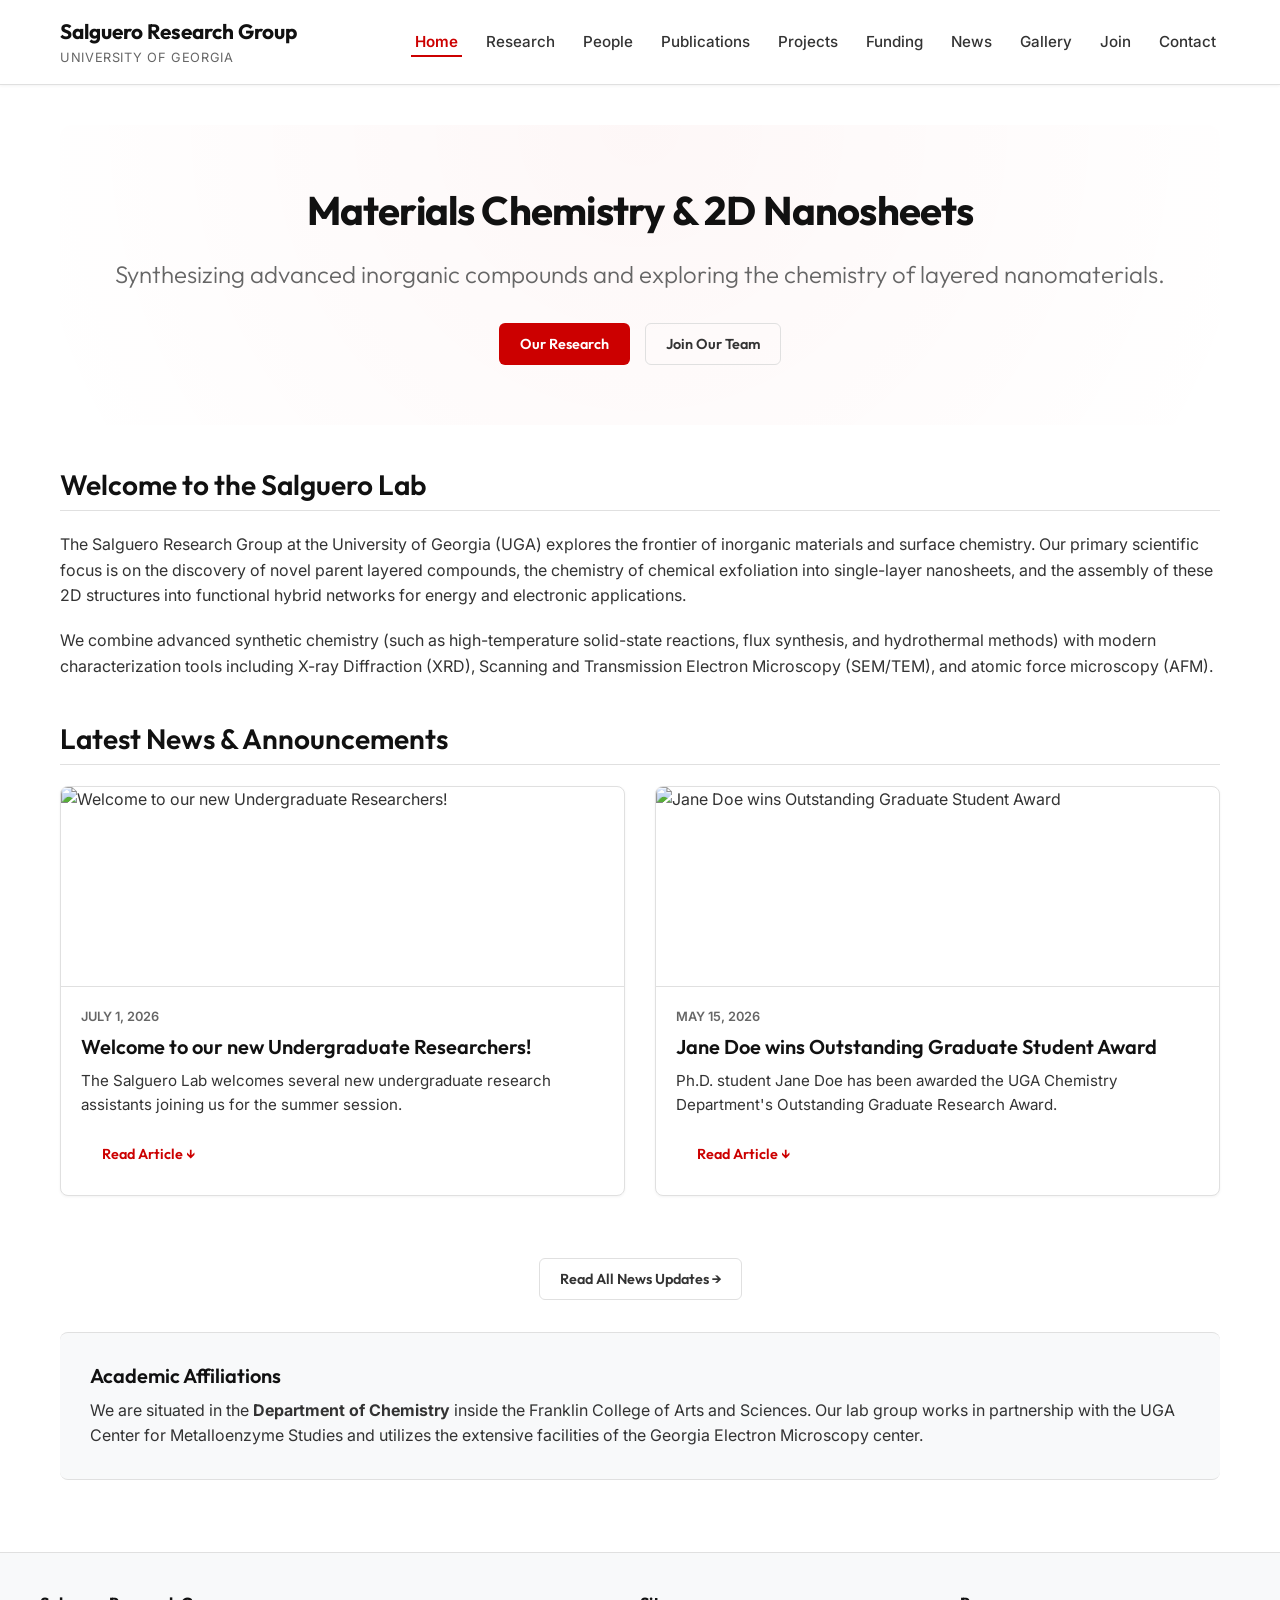
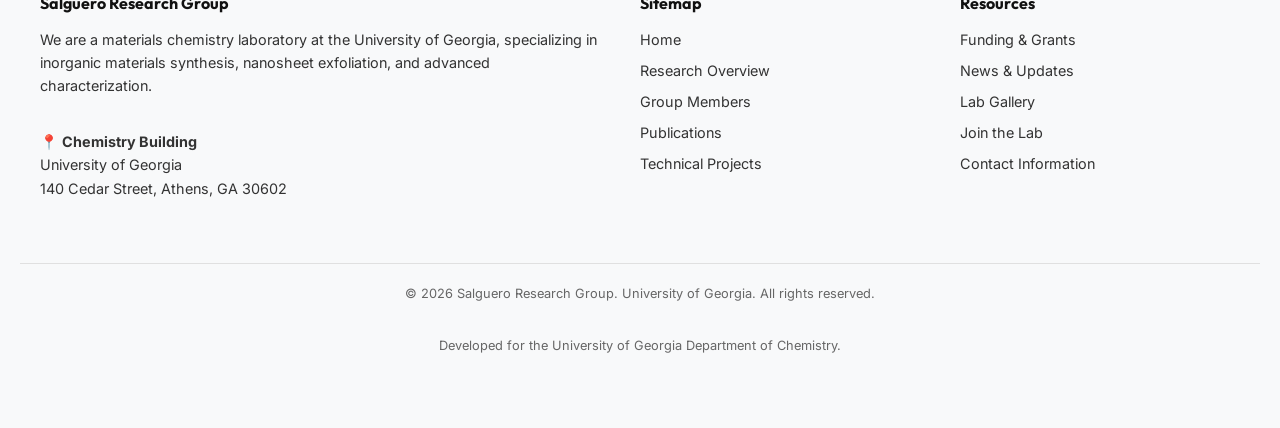
==== index.html @ 6aad4009 "Build Version 1 responsive HTML pages, global layout script, and academic stylesheet" ====
<!DOCTYPE html>
<html lang="en">
<head>
  <meta charset="UTF-8">
  <meta name="viewport" content="width=device-width, initial-scale=1.0">
  <meta name="description" content="Official website of Dr. Tina Salguero's research group at the University of Georgia. Specializing in materials chemistry, inorganic synthesis, and 2D nanosheet assembly.">
  <title>Salguero Research Group | University of Georgia</title>
  <link rel="stylesheet" href="styles/main.css">
  <link rel="preconnect" href="https://fonts.googleapis.com">
  <link rel="preconnect" href="https://fonts.gstatic.com" crossorigin>
  <link href="https://fonts.googleapis.com/css2?family=Inter:wght@400;500;600&family=Outfit:wght@600;700&display=swap" rel="stylesheet">
</head>
<body>

  <!-- Layout containers dynamically injected -->
  <div id="header-container"></div>

  <main id="main-content">
    
    <!-- Hero Header -->
    <section class="hero-section">
      <h1 class="text-center">Materials Chemistry & 2D Nanosheets</h1>
      <p class="hero-tagline text-center">Synthesizing advanced inorganic compounds and exploring the chemistry of layered nanomaterials.</p>
      <div class="hero-cta">
        <a href="research.html" class="btn btn-primary">Our Research</a>
        <a href="join.html" class="btn btn-secondary">Join Our Team</a>
      </div>
    </section>

    <!-- Lab Overview -->
    <section class="mb-8">
      <h2>Welcome to the Salguero Lab</h2>
      <p>The Salguero Research Group at the University of Georgia (UGA) explores the frontier of inorganic materials and surface chemistry. Our primary scientific focus is on the discovery of novel parent layered compounds, the chemistry of chemical exfoliation into single-layer nanosheets, and the assembly of these 2D structures into functional hybrid networks for energy and electronic applications.</p>
      <p>We combine advanced synthetic chemistry (such as high-temperature solid-state reactions, flux synthesis, and hydrothermal methods) with modern characterization tools including X-ray Diffraction (XRD), Scanning and Transmission Electron Microscopy (SEM/TEM), and atomic force microscopy (AFM).</p>
    </section>

    <!-- News Highlights Row -->
    <section class="mb-8">
      <h2>Latest News & Announcements</h2>
      <div id="news-highlight-grid" class="grid-cols-2">
        <p>Loading news updates...</p>
      </div>
      <div class="text-center my-8">
        <a href="news.html" class="btn btn-secondary">Read All News Updates &rarr;</a>
      </div>
    </section>

    <!-- UGA Badge Section -->
    <section class="mb-8 py-8" style="border-top: 1px solid var(--border); border-bottom: 1px solid var(--border); background-color: var(--bg-offset); padding: 30px; border-radius: 8px;">
      <h3 style="margin-bottom: 10px;">Academic Affiliations</h3>
      <p style="margin-bottom: 0;">We are situated in the <strong>Department of Chemistry</strong> inside the Franklin College of Arts and Sciences. Our lab group works in partnership with the UGA Center for Metalloenzyme Studies and utilizes the extensive facilities of the Georgia Electron Microscopy center.</p>
    </section>

  </main>

  <div id="footer-container"></div>

  <!-- Layout and Content Rendering scripts -->
  <script type="module" src="src/js/layout.js"></script>
  <script type="module">
    import { loadData } from './src/js/loader.js';
    import { validateData } from './src/js/validator.js';
    import { NewsCard } from './src/js/components.js';
    import { renderList, SortFunctions } from './src/js/renderer.js';

    async function loadLatestNews() {
      const newsData = await loadData('news.json');
      const newsList = newsData.news || [];
      
      // Validate
      validateData('news', newsList);

      // Take latest 2 news items
      const sortedNews = [...newsList].sort(SortFunctions.datesDescending);
      const latestNews = sortedNews.slice(0, 2);

      renderList({
        selector: '#news-highlight-grid',
        items: latestNews,
        componentFn: NewsCard,
        emptyMessage: 'No announcements published yet.'
      });
    }

    loadLatestNews();
  </script>
</body>
</html>
---- styles/main.css ----
/* Design Tokens & Stylesheet for Salguero Lab Website */

/* 1. Global Reset & Variables */
:root {
  --primary: #CC0000;       /* UGA Bulldog Red */
  --primary-hover: #A30000;
  --dark: #111111;          /* Arch Black alternative */
  --dark-gray: #333333;     /* Body Text */
  --light-gray: #666666;    /* Captions / Meta */
  --border: #E0E0E0;        /* Silver Borders */
  --bg: #FFFFFF;            /* Main Background */
  --bg-offset: #F8F9FA;     /* Secondary Sections background */
  
  --font-sans: 'Inter', system-ui, -apple-system, sans-serif;
  --font-heading: 'Outfit', 'Inter', system-ui, sans-serif;
  
  --max-width: 1200px;
  --transition: all 0.25s cubic-bezier(0.4, 0, 0.2, 1);
  --shadow-sm: 0 1px 3px rgba(0,0,0,0.05);
  --shadow-md: 0 4px 6px -1px rgba(0,0,0,0.05), 0 2px 4px -1px rgba(0,0,0,0.03);
  --shadow-hover: 0 10px 15px -3px rgba(0,0,0,0.08), 0 4px 6px -2px rgba(0,0,0,0.04);
}

*, *::before, *::after {
  box-sizing: border-box;
  margin: 0;
  padding: 0;
}

html {
  scroll-behavior: smooth;
}

body {
  font-family: var(--font-sans);
  background-color: var(--bg);
  color: var(--dark-gray);
  line-height: 1.6;
  -webkit-font-smoothing: antialiased;
  display: flex;
  flex-direction: column;
  min-height: 100vh;
}

main {
  flex: 1 0 auto;
  padding: 40px 20px;
  max-width: var(--max-width);
  width: 100%;
  margin: 0 auto;
}

/* 2. Typography */
h1, h2, h3, h4, h5, h6 {
  font-family: var(--font-heading);
  color: var(--dark);
  font-weight: 700;
  line-height: 1.25;
  margin-bottom: 0.5em;
}

h1 { font-size: 2.5rem; letter-spacing: -0.02em; }
h2 { font-size: 1.75rem; margin-top: 1.5em; margin-bottom: 0.75em; font-weight: 600; border-bottom: 1px solid var(--border); padding-bottom: 8px; }
h3 { font-size: 1.25rem; font-weight: 600; }

p {
  margin-bottom: 1.2em;
}

a {
  color: var(--primary);
  text-decoration: none;
  transition: var(--transition);
}

a:hover {
  color: var(--primary-hover);
  text-decoration: underline;
}

/* 3. Reusable Layout Elements */
.container {
  max-width: var(--max-width);
  margin: 0 auto;
  width: 100%;
}

.grid-cols-2 { display: grid; grid-template-columns: repeat(2, 1fr); gap: 30px; }
.grid-cols-3 { display: grid; grid-template-columns: repeat(3, 1fr); gap: 30px; }
.grid-cols-4 { display: grid; grid-template-columns: repeat(4, 1fr); gap: 20px; }

@media (max-width: 900px) {
  .grid-cols-3 { grid-template-columns: repeat(2, 1fr); }
  .grid-cols-4 { grid-template-columns: repeat(2, 1fr); }
}

@media (max-width: 600px) {
  .grid-cols-2 { grid-template-columns: 1fr; }
  .grid-cols-3 { grid-template-columns: 1fr; }
  .grid-cols-4 { grid-template-columns: 1fr; }
  h1 { font-size: 2rem; }
}

.text-center { text-align: center; }
.my-8 { margin-top: 2rem; margin-bottom: 2rem; }
.mb-8 { margin-bottom: 2rem; }
.py-4 { padding-top: 1rem; padding-bottom: 1rem; }
.py-8 { padding-top: 2rem; padding-bottom: 2rem; }

/* 4. Common Dynamic Header & Navigation */
.header-wrapper {
  border-bottom: 1px solid var(--border);
  background-color: var(--bg);
  position: sticky;
  top: 0;
  z-index: 100;
  box-shadow: var(--shadow-sm);
}

.header-container {
  max-width: var(--max-width);
  margin: 0 auto;
  display: flex;
  justify-content: space-between;
  align-items: center;
  padding: 15px 20px;
}

.logo-link {
  display: flex;
  flex-direction: column;
}

.logo-title {
  font-family: var(--font-heading);
  font-size: 1.3rem;
  font-weight: 700;
  color: var(--dark);
  text-decoration: none;
}

.logo-sub {
  font-size: 0.8rem;
  color: var(--light-gray);
  text-transform: uppercase;
  letter-spacing: 0.05em;
}

.nav-links {
  display: flex;
  list-style: none;
  gap: 20px;
}

.nav-item a {
  color: var(--dark-gray);
  font-weight: 500;
  font-size: 0.95rem;
  padding: 6px 4px;
  position: relative;
  text-decoration: none;
}

.nav-item a::after {
  content: '';
  position: absolute;
  bottom: 0;
  left: 0;
  width: 0;
  height: 2px;
  background-color: var(--primary);
  transition: var(--transition);
}

.nav-item a:hover {
  color: var(--primary);
}

.nav-item a:hover::after {
  width: 100%;
}

.nav-item.active a {
  color: var(--primary);
  font-weight: 600;
}

.nav-item.active a::after {
  width: 100%;
}

/* Mobile nav controls */
.mobile-nav-toggle {
  display: none;
  background: none;
  border: none;
  font-size: 1.5rem;
  color: var(--dark);
  cursor: pointer;
  padding: 5px;
}

@media (max-width: 1024px) {
  .mobile-nav-toggle {
    display: block;
  }
  .nav-links {
    display: none;
    flex-direction: column;
    position: absolute;
    top: 100%;
    left: 0;
    right: 0;
    background-color: var(--bg);
    border-bottom: 1px solid var(--border);
    padding: 20px;
    gap: 15px;
    box-shadow: var(--shadow-md);
  }
  .nav-links.mobile-open {
    display: flex;
  }
}

/* 5. Common Footer */
.footer-wrapper {
  background-color: var(--bg-offset);
  border-top: 1px solid var(--border);
  padding: 40px 20px;
  font-size: 0.9rem;
  color: var(--dark-gray);
}

.footer-container {
  max-width: var(--max-width);
  margin: 0 auto;
  display: grid;
  grid-template-columns: 2fr 1fr 1fr;
  gap: 40px;
}

@media (max-width: 768px) {
  .footer-container {
    grid-template-columns: 1fr;
    gap: 30px;
  }
}

.footer-info h4, .footer-links h4 {
  font-size: 1rem;
  margin-bottom: 15px;
  color: var(--dark);
}

.footer-links ul {
  list-style: none;
}

.footer-links li {
  margin-bottom: 8px;
}

.footer-links a {
  color: var(--dark-gray);
}

.footer-links a:hover {
  color: var(--primary);
}

.footer-bottom {
  border-top: 1px solid var(--border);
  margin-top: 30px;
  padding-top: 20px;
  text-align: center;
  font-size: 0.8rem;
  color: var(--light-gray);
}

/* 6. Dynamic Card Components Styling */

/* Faculty Card */
.faculty-profile {
  margin-bottom: 40px;
}
.profile-header-grid {
  display: grid;
  grid-template-columns: 280px 1fr;
  gap: 40px;
  margin-bottom: 30px;
}
.profile-photo {
  width: 100%;
  aspect-ratio: 1;
  object-fit: cover;
  border-radius: 8px;
  border: 1px solid var(--border);
}
.faculty-name {
  font-size: 2.2rem;
  margin-bottom: 5px;
}
.faculty-title {
  font-size: 1.2rem;
  color: var(--primary);
  font-weight: 500;
  margin-bottom: 10px;
}
.faculty-affiliation {
  color: var(--light-gray);
  margin-bottom: 20px;
}
.contact-info-block {
  background: var(--bg-offset);
  padding: 15px;
  border-radius: 6px;
  border: 1px solid var(--border);
  margin-bottom: 20px;
  font-size: 0.95rem;
}
.contact-info-block p {
  margin-bottom: 5px;
}
.profile-social-links a {
  margin-right: 15px;
  font-weight: 500;
}
@media (max-width: 768px) {
  .profile-header-grid {
    grid-template-columns: 1fr;
    gap: 20px;
  }
  .profile-image-container {
    max-width: 280px;
    margin: 0 auto;
  }
}

/* Student Cards */
.student-card {
  background: var(--bg);
  border: 1px solid var(--border);
  border-radius: 8px;
  overflow: hidden;
  box-shadow: var(--shadow-sm);
  transition: var(--transition);
  display: flex;
  flex-direction: column;
}
.student-card:hover {
  transform: translateY(-4px);
  box-shadow: var(--shadow-hover);
  border-color: var(--primary);
}
.student-photo-wrapper {
  width: 100%;
  aspect-ratio: 1;
  overflow: hidden;
  border-bottom: 1px solid var(--border);
}
.student-photo {
  width: 100%;
  height: 100%;
  object-fit: cover;
  transition: var(--transition);
}
.student-card:hover .student-photo {
  transform: scale(1.05);
}
.student-info {
  padding: 20px;
  display: flex;
  flex-direction: column;
  flex-grow: 1;
}
.student-name {
  font-size: 1.15rem;
  margin-bottom: 4px;
}
.student-role {
  font-size: 0.9rem;
  color: var(--primary);
  font-weight: 500;
  margin-bottom: 8px;
}
.student-year {
  font-size: 0.8rem;
  color: var(--light-gray);
  margin-bottom: 12px;
}
.student-focus {
  font-size: 0.9rem;
  margin-bottom: 20px;
  flex-grow: 1;
  color: var(--dark-gray);
}
.student-links a {
  margin-right: 12px;
  font-size: 0.85rem;
}

/* Alumni Cards */
.alumni-card-item {
  border-bottom: 1px solid var(--border);
  padding: 15px 0;
}
.alumni-card-item:last-child {
  border-bottom: none;
}
.alumni-header {
  display: flex;
  justify-content: space-between;
  align-items: baseline;
  margin-bottom: 5px;
}
.alumni-name {
  font-size: 1.1rem;
}
.alumni-degree {
  font-weight: 400;
  color: var(--light-gray);
}
.alumni-year {
  font-size: 0.85rem;
  color: var(--primary);
  font-weight: 600;
}
.alumni-thesis {
  font-size: 0.9rem;
  color: var(--light-gray);
  font-style: italic;
  margin-bottom: 4px;
}
.alumni-current {
  font-size: 0.9rem;
  margin-bottom: 6px;
}
.alumni-linkedin-link {
  font-size: 0.8rem;
}

/* Project Cards */
.project-card {
  border: 1px solid var(--border);
  border-radius: 8px;
  background-color: var(--bg);
  box-shadow: var(--shadow-sm);
  overflow: hidden;
  transition: var(--transition);
  margin-bottom: 30px;
  display: grid;
  grid-template-columns: 1fr;
}
.project-card:hover {
  box-shadow: var(--shadow-hover);
  border-color: var(--primary);
}
.project-image-container {
  width: 100%;
  height: 250px;
  overflow: hidden;
  border-bottom: 1px solid var(--border);
}
.project-image {
  width: 100%;
  height: 100%;
  object-fit: cover;
  transition: var(--transition);
}
.project-card:hover .project-image {
  transform: scale(1.03);
}
.project-content {
  padding: 24px;
}
.project-header {
  display: flex;
  align-items: baseline;
  gap: 15px;
  margin-bottom: 12px;
}
.project-status {
  font-size: 0.75rem;
  font-weight: 700;
  text-transform: uppercase;
  padding: 2px 8px;
  border-radius: 4px;
  letter-spacing: 0.05em;
}
.status-active {
  background-color: #E8F5E9;
  color: #2E7D32;
}
.status-completed {
  background-color: #ECEFF1;
  color: #455A64;
}
.project-title {
  margin-bottom: 0;
}
.project-summary {
  font-size: 1rem;
  margin-bottom: 15px;
}
.project-tags-row {
  margin-bottom: 15px;
}
.project-tag {
  display: inline-block;
  background: var(--bg-offset);
  border: 1px solid var(--border);
  font-size: 0.75rem;
  padding: 2px 8px;
  border-radius: 4px;
  margin-right: 8px;
  margin-bottom: 6px;
  color: var(--dark-gray);
}
.project-funding {
  font-size: 0.85rem;
  color: var(--light-gray);
  margin-bottom: 15px;
}
.project-more-btn {
  background: none;
  border: 1px solid var(--border);
  padding: 8px 16px;
  font-size: 0.85rem;
  font-weight: 600;
  border-radius: 4px;
  cursor: pointer;
  color: var(--dark-gray);
  transition: var(--transition);
}
.project-more-btn:hover {
  background-color: var(--primary);
  color: #fff;
  border-color: var(--primary);
}
.project-description-full {
  margin-top: 15px;
  padding-top: 15px;
  border-top: 1px solid var(--border);
}

/* Publication Card */
.publication-card {
  border-left: 3px solid var(--primary);
  padding: 15px 20px;
  background: var(--bg-offset);
  border-top: 1px solid var(--border);
  border-right: 1px solid var(--border);
  border-bottom: 1px solid var(--border);
  border-radius: 0 6px 6px 0;
  margin-bottom: 20px;
  box-shadow: var(--shadow-sm);
  transition: var(--transition);
}
.publication-card:hover {
  box-shadow: var(--shadow-md);
  background: var(--bg);
}
.pub-meta-row {
  display: flex;
  justify-content: space-between;
  align-items: center;
  margin-bottom: 8px;
}
.pub-year-badge {
  background-color: var(--primary);
  color: #fff;
  font-weight: 700;
  font-size: 0.8rem;
  padding: 2px 8px;
  border-radius: 4px;
}
.pub-tags-list {
  display: flex;
  gap: 5px;
}
.pub-tag-badge {
  font-size: 0.7rem;
  background: #fff;
  border: 1px solid var(--border);
  padding: 2px 6px;
  border-radius: 4px;
  color: var(--light-gray);
}
.pub-title {
  font-size: 1.15rem;
  margin-bottom: 6px;
  color: var(--dark);
}
.pub-authors {
  font-size: 0.95rem;
  font-weight: 500;
  margin-bottom: 4px;
}
.pub-journal-details {
  font-size: 0.9rem;
  color: var(--light-gray);
  margin-bottom: 12px;
}
.pub-actions {
  display: flex;
  gap: 15px;
  font-size: 0.85rem;
  align-items: center;
}
.pub-link-btn {
  font-weight: 600;
}
.pub-abstract-btn {
  background: none;
  border: none;
  color: var(--primary);
  cursor: pointer;
  font-weight: 500;
  font-size: 0.85rem;
  padding: 0;
}
.pub-abstract-btn:hover {
  text-decoration: underline;
}
.pub-abstract-panel {
  margin-top: 15px;
  padding-top: 15px;
  border-top: 1px solid var(--border);
  font-size: 0.9rem;
  color: var(--dark-gray);
}

/* Grant Card */
.grant-card {
  border: 1px solid var(--border);
  border-radius: 8px;
  padding: 20px;
  background-color: var(--bg);
  box-shadow: var(--shadow-sm);
  transition: var(--transition);
}
.grant-card:hover {
  box-shadow: var(--shadow-md);
  border-color: var(--primary);
}
.grant-header {
  display: flex;
  justify-content: space-between;
  align-items: flex-start;
  gap: 15px;
  margin-bottom: 15px;
}
.grant-status {
  font-size: 0.7rem;
  font-weight: 700;
  text-transform: uppercase;
  padding: 2px 8px;
  border-radius: 4px;
}
.grant-title {
  font-size: 1.15rem;
  margin-bottom: 0;
  flex-grow: 1;
}
.grant-details-grid {
  font-size: 0.9rem;
  display: grid;
  grid-template-columns: 1fr;
  gap: 6px;
  color: var(--dark-gray);
}

/* News Card */
.news-card {
  border: 1px solid var(--border);
  border-radius: 8px;
  overflow: hidden;
  box-shadow: var(--shadow-sm);
  background: var(--bg);
  margin-bottom: 30px;
  display: flex;
  flex-direction: column;
}
.news-image-wrapper {
  width: 100%;
  height: 200px;
  overflow: hidden;
  border-bottom: 1px solid var(--border);
}
.news-image {
  width: 100%;
  height: 100%;
  object-fit: cover;
}
.news-card-content {
  padding: 20px;
}
.news-date {
  font-size: 0.8rem;
  color: var(--light-gray);
  text-transform: uppercase;
  font-weight: 600;
  display: block;
  margin-bottom: 6px;
}
.news-title {
  font-size: 1.25rem;
  margin-bottom: 10px;
}
.news-excerpt {
  font-size: 0.95rem;
  margin-bottom: 15px;
  color: var(--dark-gray);
}
.news-read-btn {
  background: none;
  border: none;
  color: var(--primary);
  font-weight: 600;
  cursor: pointer;
  padding: 0;
  font-size: 0.9rem;
}
.news-read-btn:hover {
  text-decoration: underline;
}
.news-body-full {
  margin-top: 15px;
  padding-top: 15px;
  border-top: 1px solid var(--border);
  font-size: 0.95rem;
}
.news-external-link {
  margin-top: 10px;
  font-weight: 600;
}

/* Gallery Styling */
.gallery-filter-buttons {
  display: flex;
  justify-content: center;
  gap: 10px;
  margin-bottom: 30px;
}
.filter-btn {
  background-color: var(--bg);
  border: 1px solid var(--border);
  padding: 8px 16px;
  border-radius: 20px;
  font-size: 0.9rem;
  font-weight: 500;
  cursor: pointer;
  transition: var(--transition);
}
.filter-btn.active, .filter-btn:hover {
  background-color: var(--primary);
  color: #fff;
  border-color: var(--primary);
}
.gallery-grid {
  display: grid;
  grid-template-columns: repeat(auto-fill, minmax(280px, 1fr));
  gap: 20px;
}
.gallery-card {
  border-radius: 8px;
  overflow: hidden;
  border: 1px solid var(--border);
  box-shadow: var(--shadow-sm);
  position: relative;
  aspect-ratio: 4/3;
  background-color: #000;
}
.gallery-image-wrapper {
  width: 100%;
  height: 100%;
  position: relative;
}
.gallery-image {
  width: 100%;
  height: 100%;
  object-fit: cover;
  transition: var(--transition);
  display: block;
}
.gallery-overlay {
  position: absolute;
  bottom: 0;
  left: 0;
  right: 0;
  background: linear-gradient(transparent, rgba(0,0,0,0.85));
  padding: 15px;
  color: #fff;
  opacity: 0;
  transition: var(--transition);
  display: flex;
  flex-direction: column;
  justify-content: flex-end;
  height: 60%;
}
.gallery-card:hover .gallery-image {
  transform: scale(1.05);
  opacity: 0.6;
}
.gallery-card:hover .gallery-overlay {
  opacity: 1;
}
.gallery-category-badge {
  font-size: 0.7rem;
  background: var(--primary);
  color: #fff;
  padding: 2px 6px;
  border-radius: 3px;
  align-self: flex-start;
  margin-bottom: 6px;
  text-transform: uppercase;
  font-weight: 600;
}
.gallery-caption {
  font-size: 0.85rem;
  line-height: 1.3;
  margin-bottom: 4px;
}
.gallery-date {
  font-size: 0.75rem;
  opacity: 0.7;
}

/* Timeline Styling */
.timeline-container {
  position: relative;
  max-width: 800px;
  margin: 0 auto;
  padding: 20px 0;
}
.timeline-container::before {
  content: '';
  position: absolute;
  top: 0;
  bottom: 0;
  left: 20px;
  width: 2px;
  background-color: var(--border);
}
.timeline-node {
  position: relative;
  padding-left: 50px;
  margin-bottom: 30px;
}
.timeline-marker {
  position: absolute;
  left: 11px;
  top: 6px;
  width: 20px;
  height: 20px;
  border-radius: 50%;
  background-color: #fff;
  border: 4px solid var(--border);
  transition: var(--transition);
  z-index: 2;
}
.timeline-node:hover .timeline-marker {
  border-color: var(--primary);
  transform: scale(1.2);
}
.timeline-marker.type-group-meeting { border-color: #42a5f5; }
.timeline-marker.type-dissertation-defense { border-color: #66bb6a; }
.timeline-marker.type-departmental-seminar { border-color: #ab47bc; }
.timeline-marker.type-outreach { border-color: #ffa726; }

.timeline-content-card {
  background: var(--bg-offset);
  border: 1px solid var(--border);
  border-radius: 8px;
  padding: 20px;
  box-shadow: var(--shadow-sm);
  transition: var(--transition);
}
.timeline-node:hover .timeline-content-card {
  box-shadow: var(--shadow-md);
  border-color: var(--border);
  background-color: #fff;
}
.timeline-header {
  display: flex;
  justify-content: space-between;
  align-items: center;
  font-size: 0.8rem;
  margin-bottom: 8px;
}
.event-type-badge {
  text-transform: uppercase;
  font-weight: 700;
  letter-spacing: 0.05em;
  color: var(--light-gray);
}
.event-date {
  color: var(--primary);
  font-weight: 600;
}
.event-title {
  font-size: 1.15rem;
  margin-bottom: 8px;
}
.event-meta-info {
  display: flex;
  gap: 15px;
  font-size: 0.8rem;
  color: var(--light-gray);
  margin-bottom: 12px;
}
.event-description {
  font-size: 0.9rem;
  line-height: 1.5;
  margin-bottom: 0;
}

/* Collaborator Card */
.collaborator-card {
  display: flex;
  gap: 25px;
  border: 1px solid var(--border);
  border-radius: 8px;
  padding: 20px;
  background-color: var(--bg);
  box-shadow: var(--shadow-sm);
  transition: var(--transition);
}
.collaborator-card:hover {
  box-shadow: var(--shadow-md);
  border-color: var(--primary);
}
.collab-logo-container {
  width: 80px;
  height: 80px;
  flex-shrink: 0;
  display: flex;
  align-items: center;
  justify-content: center;
  border: 1px solid var(--border);
  background-color: var(--bg-offset);
  border-radius: 4px;
}
.collab-logo {
  max-width: 90%;
  max-height: 90%;
  object-fit: contain;
}
.collab-info {
  flex-grow: 1;
}
.collab-inst {
  font-size: 1.1rem;
  margin-bottom: 4px;
}
.collab-name {
  font-size: 0.9rem;
  color: var(--dark-gray);
}
.collab-loc {
  font-size: 0.8rem;
  color: var(--light-gray);
  margin-bottom: 6px;
}
.collab-focus {
  font-size: 0.9rem;
  margin-bottom: 10px;
}
.collab-link {
  font-size: 0.8rem;
  font-weight: 600;
}
@media (max-width: 600px) {
  .collaborator-card {
    flex-direction: column;
    gap: 15px;
  }
}

/* 7. Forms and Actions */
.btn {
  display: inline-block;
  font-family: var(--font-heading);
  font-weight: 600;
  font-size: 0.9rem;
  padding: 10px 20px;
  border-radius: 6px;
  border: 1px solid transparent;
  cursor: pointer;
  transition: var(--transition);
  text-align: center;
  line-height: 1.4;
}

.btn-primary {
  background-color: var(--primary);
  color: #fff;
}
.btn-primary:hover {
  background-color: var(--primary-hover);
  color: #fff;
  text-decoration: none;
}

.btn-secondary {
  background-color: transparent;
  border-color: var(--border);
  color: var(--dark-gray);
}
.btn-secondary:hover {
  background-color: var(--bg-offset);
  text-decoration: none;
}

.btn-sm {
  padding: 6px 12px;
  font-size: 0.8rem;
}

.search-filter-bar {
  background-color: var(--bg-offset);
  border: 1px solid var(--border);
  border-radius: 6px;
  padding: 15px;
  margin-bottom: 25px;
  display: flex;
  gap: 15px;
  align-items: center;
}
.search-input {
  flex-grow: 1;
  padding: 8px 12px;
  border: 1px solid var(--border);
  border-radius: 4px;
  font-size: 0.9rem;
  font-family: inherit;
}
.search-input:focus {
  outline: none;
  border-color: var(--primary);
  box-shadow: 0 0 0 2px rgba(204,0,0,0.1);
}
.filter-select {
  padding: 8px 12px;
  border: 1px solid var(--border);
  border-radius: 4px;
  font-size: 0.9rem;
  background-color: #fff;
  cursor: pointer;
}
.filter-select:focus {
  outline: none;
  border-color: var(--primary);
}

@media (max-width: 600px) {
  .search-filter-bar {
    flex-direction: column;
    align-items: stretch;
  }
}

.form-group {
  margin-bottom: 20px;
}
.form-label {
  display: block;
  font-weight: 600;
  font-size: 0.9rem;
  margin-bottom: 6px;
  color: var(--dark);
}
.form-control {
  width: 100%;
  padding: 10px 12px;
  border: 1px solid var(--border);
  border-radius: 6px;
  font-size: 0.95rem;
  font-family: inherit;
  transition: var(--transition);
}
.form-control:focus {
  outline: none;
  border-color: var(--primary);
  box-shadow: 0 0 0 2px rgba(204,0,0,0.1);
}
textarea.form-control {
  resize: vertical;
  min-height: 120px;
}

/* Empty State Styling */
.empty-state-card {
  text-align: center;
  padding: 40px 20px;
  border: 2px dashed var(--border);
  border-radius: 8px;
  background: var(--bg-offset);
}
.empty-state-message {
  font-size: 1rem;
  color: var(--light-gray);
  margin-bottom: 0;
}

/* Hero elements for Home Page */
.hero-section {
  text-align: center;
  padding: 60px 20px;
  background: radial-gradient(circle at top, rgba(204,0,0,0.03), transparent);
  border-radius: 12px;
  margin-bottom: 40px;
}
.hero-tagline {
  font-family: var(--font-heading);
  font-size: 1.5rem;
  color: var(--light-gray);
  margin-top: 10px;
  margin-bottom: 30px;
  font-weight: 300;
}
.hero-cta {
  display: flex;
  justify-content: center;
  gap: 15px;
}

/* Contact Info Styling */
.contact-grid {
  display: grid;
  grid-template-columns: 1fr 1.5fr;
  gap: 50px;
}
@media (max-width: 768px) {
  .contact-grid {
    grid-template-columns: 1fr;
    gap: 30px;
  }
}
.map-iframe-container {
  width: 100%;
  height: 350px;
  border: 1px solid var(--border);
  border-radius: 8px;
  overflow: hidden;
}
.map-iframe-container iframe {
  width: 100%;
  height: 100%;
  border: none;
}
.contact-list {
  list-style: none;
  margin-top: 15px;
}
.contact-list li {
  margin-bottom: 12px;
  font-size: 1rem;
}

/* Utility Helper classes */
.hidden { display: none !important; }
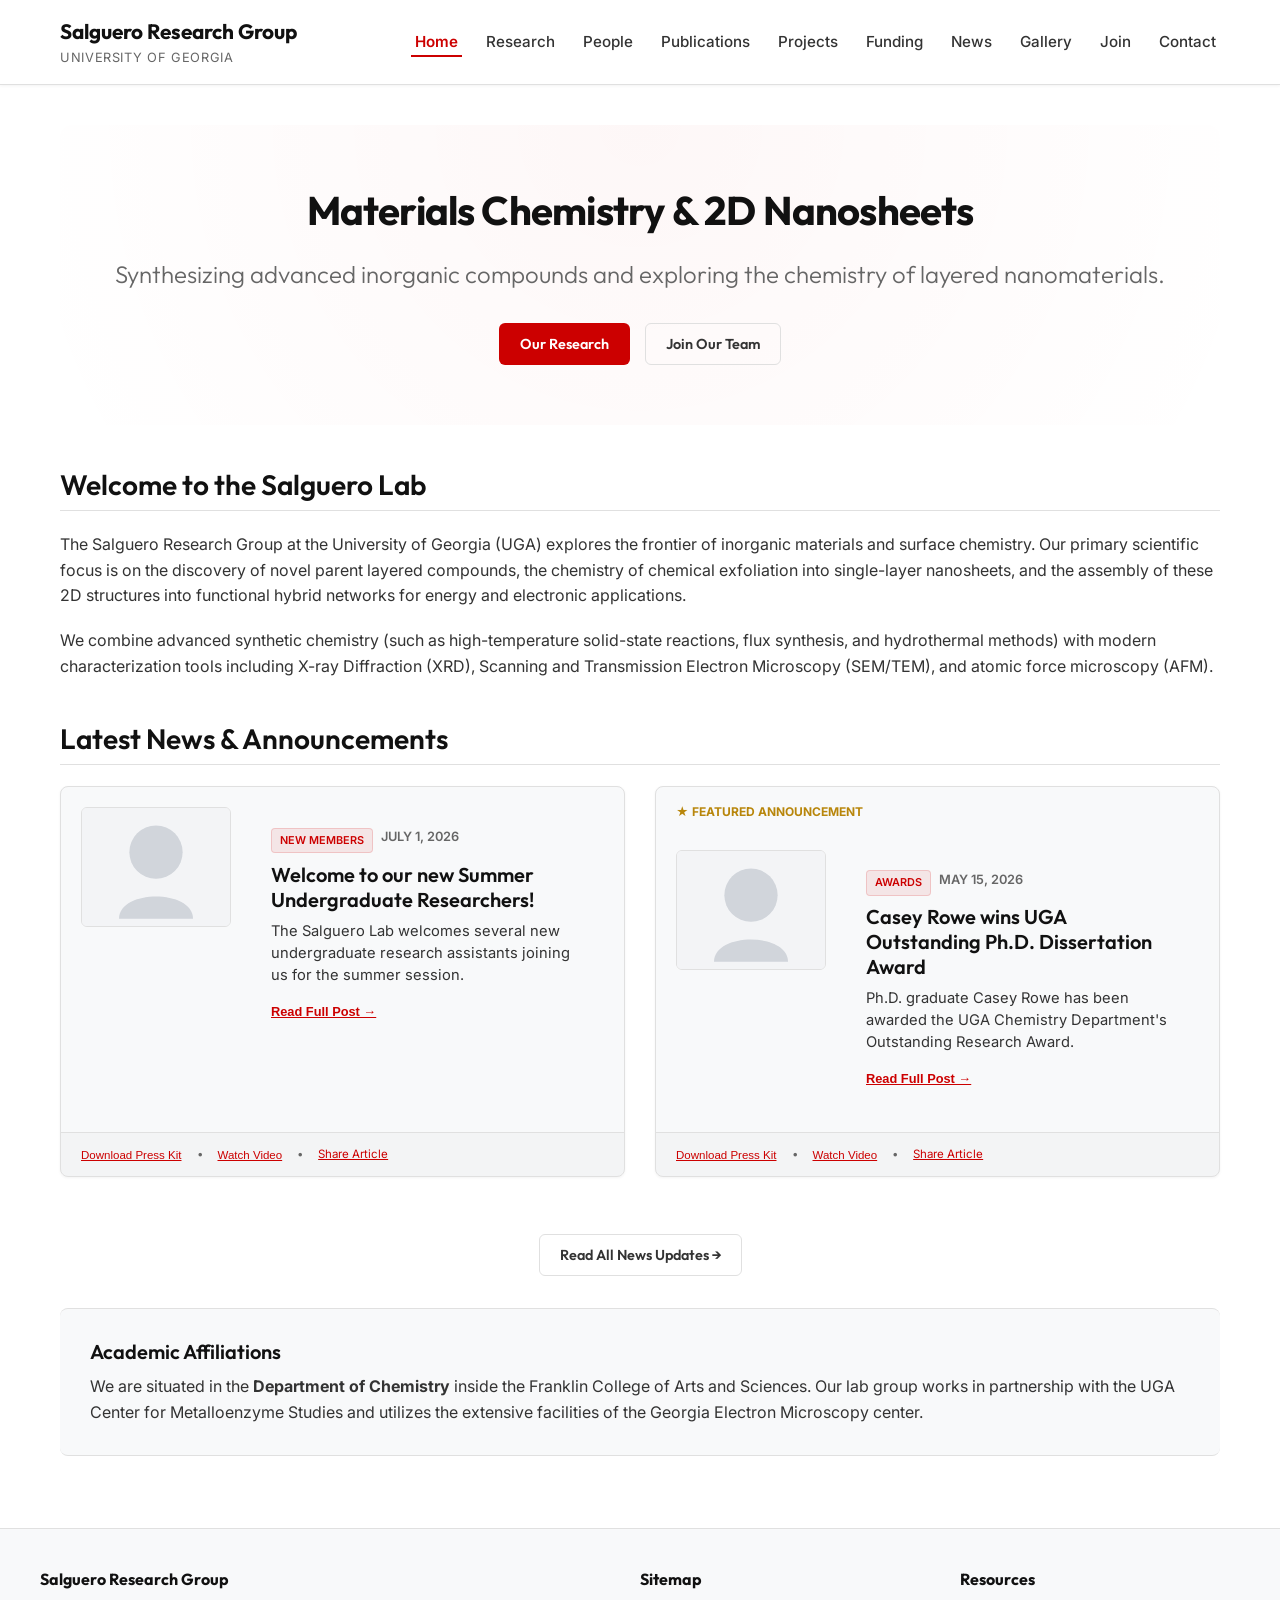
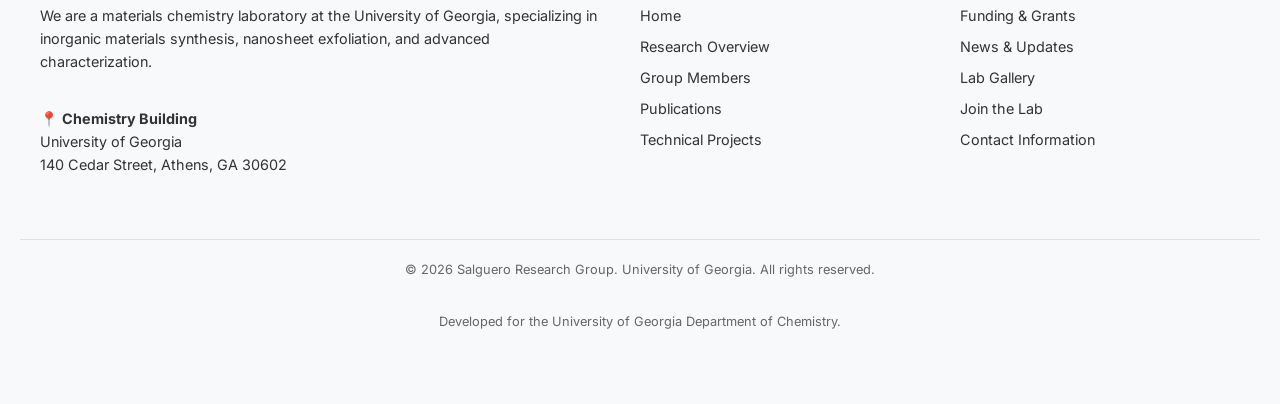
==== commit 0280520c: "Complete production SEO optimization pass and resolution of renderer toggle functions across all pag" ====
--- a/index.html
+++ b/index.html
@@ -4,7 +4,49 @@
   <meta charset="UTF-8">
   <meta name="viewport" content="width=device-width, initial-scale=1.0">
   <meta name="description" content="Official website of Dr. Tina Salguero's research group at the University of Georgia. Specializing in materials chemistry, inorganic synthesis, and 2D nanosheet assembly.">
+  <meta name="author" content="Salguero Research Group, University of Georgia">
+  <meta name="keywords" content="Salguero Research Group, Tina Salguero, UGA Chemistry, materials chemistry, inorganic synthesis, 2D nanosheets, nanosheet assembly, University of Georgia">
   <title>Salguero Research Group | University of Georgia</title>
+  <link rel="canonical" href="https://robbenmathew91-oss.github.io/Dr-Tina-website/index.html">
+  <!-- OpenGraph -->
+  <meta property="og:title" content="Salguero Research Group | University of Georgia">
+  <meta property="og:description" content="Official website of Dr. Tina Salguero's research group at the University of Georgia. Specializing in materials chemistry, inorganic synthesis, and 2D nanosheet assembly.">
+  <meta property="og:image" content="https://robbenmathew91-oss.github.io/Dr-Tina-website/assets/images/tina_salguero.jpg">
+  <meta property="og:url" content="https://robbenmathew91-oss.github.io/Dr-Tina-website/index.html">
+  <meta property="og:type" content="website">
+  <meta property="og:site_name" content="Salguero Research Group">
+  <!-- Twitter Card -->
+  <meta name="twitter:card" content="summary_large_image">
+  <meta name="twitter:title" content="Salguero Research Group | University of Georgia">
+  <meta name="twitter:description" content="Official website of Dr. Tina Salguero's research group at the University of Georgia. Specializing in materials chemistry, inorganic synthesis, and 2D nanosheet assembly.">
+  <meta name="twitter:image" content="https://robbenmathew91-oss.github.io/Dr-Tina-website/assets/images/tina_salguero.jpg">
+  <!-- Structured Data -->
+  <script type="application/ld+json">
+  {
+    "@context": "https://schema.org",
+    "@type": "ResearchOrganization",
+    "name": "Salguero Research Group",
+    "url": "https://robbenmathew91-oss.github.io/Dr-Tina-website/",
+    "logo": "https://robbenmathew91-oss.github.io/Dr-Tina-website/assets/images/tina_salguero.jpg",
+    "description": "Materials chemistry research group led by Dr. Tina Salguero at the University of Georgia, specializing in inorganic synthesis and 2D nanosheet assembly.",
+    "parentOrganization": {
+      "@type": "CollegeOrUniversity",
+      "name": "University of Georgia",
+      "url": "https://www.uga.edu"
+    },
+    "department": {
+      "@type": "Organization",
+      "name": "Department of Chemistry",
+      "url": "https://www.chem.uga.edu"
+    },
+    "member": {
+      "@type": "Person",
+      "name": "Tina Salguero",
+      "jobTitle": "Associate Professor",
+      "affiliation": "University of Georgia"
+    }
+  }
+  </script>
   <link rel="stylesheet" href="styles/main.css">
   <link rel="preconnect" href="https://fonts.googleapis.com">
   <link rel="preconnect" href="https://fonts.gstatic.com" crossorigin>
--- a/styles/main.css
+++ b/styles/main.css
@@ -545,110 +545,299 @@
 
 /* Publication Card */
 .publication-card {
-  border-left: 3px solid var(--primary);
-  padding: 15px 20px;
+  border-left: 3px solid var(--border);
+  padding: 20px 25px;
   background: var(--bg-offset);
   border-top: 1px solid var(--border);
   border-right: 1px solid var(--border);
   border-bottom: 1px solid var(--border);
-  border-radius: 0 6px 6px 0;
-  margin-bottom: 20px;
+  border-radius: 0 8px 8px 0;
+  margin-bottom: 25px;
   box-shadow: var(--shadow-sm);
   transition: var(--transition);
+  position: relative;
 }
 .publication-card:hover {
   box-shadow: var(--shadow-md);
+  border-left-color: var(--primary);
   background: var(--bg);
 }
+.featured-pub {
+  border-left: 3px solid #D4AF37; /* Gold left border for featured */
+  background: #FFFDF0; /* Subtle warm yellow offset background */
+  box-shadow: 0 4px 6px -1px rgba(212,175,55,0.08), 0 2px 4px -1px rgba(212,175,55,0.04);
+}
+.featured-pub:hover {
+  background: #FFFFFA;
+  box-shadow: 0 8px 12px -1px rgba(212,175,55,0.12), 0 4px 6px -1px rgba(212,175,55,0.06);
+}
+.pub-featured-tag {
+  font-size: 0.75rem;
+  color: #B8860B;
+  font-weight: 700;
+  text-transform: uppercase;
+  margin-bottom: 8px;
+  display: flex;
+  align-items: center;
+  gap: 4px;
+}
 .pub-meta-row {
   display: flex;
   justify-content: space-between;
   align-items: center;
-  margin-bottom: 8px;
+  margin-bottom: 12px;
+  flex-wrap: wrap;
+  gap: 10px;
+}
+.pub-badges {
+  display: flex;
+  flex-wrap: wrap;
+  gap: 8px;
+  align-items: center;
+}
+.pub-badge {
+  font-size: 0.72rem;
+  font-weight: 600;
+  padding: 3px 8px;
+  border-radius: 4px;
+  text-transform: uppercase;
+  border: 1px solid transparent;
+}
+.category-badge {
+  background-color: rgba(204, 0, 0, 0.08);
+  color: var(--primary);
+  border-color: rgba(204, 0, 0, 0.15);
+}
+.type-badge {
+  background-color: #ECEFF1;
+  color: #37474F;
+  border-color: #CFD8DC;
 }
 .pub-year-badge {
-  background-color: var(--primary);
+  background-color: var(--dark-gray);
   color: #fff;
+  padding: 3px 8px;
+  border-radius: 4px;
+  font-size: 0.72rem;
   font-weight: 700;
-  font-size: 0.8rem;
-  padding: 2px 8px;
-  border-radius: 4px;
-}
-.pub-tags-list {
-  display: flex;
-  gap: 5px;
-}
-.pub-tag-badge {
+}
+.pub-future-metrics {
+  display: flex;
+  gap: 8px;
+}
+.pub-metric-badge {
+  display: inline-flex;
+  align-items: center;
   font-size: 0.7rem;
-  background: #fff;
-  border: 1px solid var(--border);
+  font-weight: 600;
+  color: var(--light-gray);
+  background: #FFF;
+  border: 1px dashed var(--border);
   padding: 2px 6px;
   border-radius: 4px;
-  color: var(--light-gray);
 }
 .pub-title {
-  font-size: 1.15rem;
-  margin-bottom: 6px;
+  font-size: 1.25rem;
+  margin-bottom: 8px;
   color: var(--dark);
+  font-family: var(--font-heading);
+  line-height: 1.35;
 }
 .pub-authors {
   font-size: 0.95rem;
+  color: var(--dark-gray);
+  margin-bottom: 6px;
+  line-height: 1.45;
+}
+.pub-authors strong {
+  color: var(--dark);
+  font-weight: 600;
+}
+.pub-journal-details {
+  font-size: 0.9rem;
+  color: var(--light-gray);
+  margin-bottom: 15px;
+}
+.pub-journal-name {
+  font-style: italic;
   font-weight: 500;
-  margin-bottom: 4px;
-}
-.pub-journal-details {
-  font-size: 0.9rem;
-  color: var(--light-gray);
-  margin-bottom: 12px;
+  color: var(--dark-gray);
 }
 .pub-actions {
   display: flex;
-  gap: 15px;
-  font-size: 0.85rem;
+  gap: 12px;
+  flex-wrap: wrap;
   align-items: center;
 }
 .pub-link-btn {
-  font-weight: 600;
-}
-.pub-abstract-btn {
+  font-size: 0.8rem;
+  font-weight: 600;
+  padding: 6px 12px;
+  border-radius: 4px;
+  border: 1px solid var(--border);
+  background: #fff;
+  color: var(--dark-gray);
+  text-decoration: none;
+  transition: var(--transition);
+}
+.pub-link-btn:hover {
+  background: var(--primary);
+  color: #fff;
+  border-color: var(--primary);
+}
+.pub-link-btn.read-btn {
+  background: var(--dark-gray);
+  color: #fff;
+  border-color: var(--dark-gray);
+}
+.pub-link-btn.read-btn:hover {
+  background: var(--primary);
+  color: #fff;
+  border-color: var(--primary);
+}
+.pub-toggle-btn {
   background: none;
   border: none;
   color: var(--primary);
+  font-weight: 600;
+  font-size: 0.8rem;
   cursor: pointer;
-  font-weight: 500;
-  font-size: 0.85rem;
-  padding: 0;
-}
-.pub-abstract-btn:hover {
+  padding: 6px 0;
+  transition: var(--transition);
   text-decoration: underline;
 }
-.pub-abstract-panel {
+.pub-toggle-btn:hover {
+  color: var(--primary-hover);
+}
+.pub-keyword {
+  display: inline-block;
+  font-size: 0.72rem;
+  background: #FFF;
+  color: var(--light-gray);
+  border: 1px solid var(--border);
+  padding: 2px 6px;
+  border-radius: 4px;
+  margin-right: 5px;
+  margin-top: 3px;
+}
+.pub-abstract-panel, .pub-keywords-panel {
+  font-size: 0.88rem;
+  color: var(--dark-gray);
+  line-height: 1.5;
+  transition: var(--transition);
   margin-top: 15px;
   padding-top: 15px;
   border-top: 1px solid var(--border);
-  font-size: 0.9rem;
-  color: var(--dark-gray);
+}
+
+/* Pagination & Active Filters Controls */
+.pub-active-filters-row {
+  display: flex;
+  flex-wrap: wrap;
+  gap: 8px;
+  align-items: center;
+  margin-bottom: 20px;
+}
+.filter-pill {
+  display: inline-flex;
+  align-items: center;
+  font-size: 0.75rem;
+  font-weight: 500;
+  background: #EAEAEA;
+  color: var(--dark-gray);
+  padding: 3px 10px;
+  border-radius: 20px;
+  border: 1px solid var(--border);
+}
+.filter-pill-remove {
+  background: none;
+  border: none;
+  margin-left: 6px;
+  color: #888;
+  cursor: pointer;
+  font-weight: 700;
+  line-height: 1;
+}
+.filter-pill-remove:hover {
+  color: var(--primary);
+}
+.pub-pagination-bar {
+  display: flex;
+  justify-content: space-between;
+  align-items: center;
+  margin-top: 30px;
+  padding-top: 20px;
+  border-top: 1px solid var(--border);
+  flex-wrap: wrap;
+  gap: 15px;
+}
+.pub-page-controls {
+  display: flex;
+  gap: 5px;
+  align-items: center;
+}
+.pub-page-btn {
+  background: #fff;
+  border: 1px solid var(--border);
+  padding: 6px 12px;
+  font-size: 0.85rem;
+  font-weight: 600;
+  border-radius: 4px;
+  cursor: pointer;
+  transition: var(--transition);
+  color: var(--dark-gray);
+}
+.pub-page-btn:hover:not(:disabled) {
+  background: var(--bg-offset);
+  border-color: var(--light-gray);
+}
+.pub-page-btn.active-page {
+  background: var(--primary);
+  color: #fff;
+  border-color: var(--primary);
+}
+.pub-page-btn:disabled {
+  opacity: 0.5;
+  cursor: not-allowed;
+}
+.pub-count-label {
+  font-size: 0.9rem;
+  font-weight: 500;
+  color: var(--light-gray);
+}
+.pub-pagesize-select {
+  padding: 6px 10px;
+  border: 1px solid var(--border);
+  border-radius: 4px;
+  font-size: 0.85rem;
+  background-color: #fff;
+  cursor: pointer;
+}
+
 }
 
 /* Grant Card */
 .grant-card {
   border: 1px solid var(--border);
-  border-radius: 8px;
-  padding: 20px;
-  background-color: var(--bg);
+  border-left: 3px solid var(--border);
+  border-radius: 0 8px 8px 0;
+  padding: 22px;
+  background-color: var(--bg-offset);
   box-shadow: var(--shadow-sm);
   transition: var(--transition);
 }
 .grant-card:hover {
   box-shadow: var(--shadow-md);
-  border-color: var(--primary);
+  background-color: var(--bg);
+}
+.grant-card.active {
+  border-left-color: var(--primary);
+}
+.grant-card.completed {
+  border-left-color: var(--light-gray);
 }
 .grant-header {
-  display: flex;
-  justify-content: space-between;
-  align-items: flex-start;
-  gap: 15px;
-  margin-bottom: 15px;
+  margin-bottom: 12px;
 }
 .grant-status {
   font-size: 0.7rem;
@@ -658,17 +847,10 @@
   border-radius: 4px;
 }
 .grant-title {
-  font-size: 1.15rem;
   margin-bottom: 0;
   flex-grow: 1;
 }
-.grant-details-grid {
-  font-size: 0.9rem;
-  display: grid;
-  grid-template-columns: 1fr;
-  gap: 6px;
-  color: var(--dark-gray);
-}
+
 
 /* News Card */
 .news-card {
@@ -826,6 +1008,86 @@
   opacity: 0.7;
 }
 
+/* Lightbox Styling */
+.lightbox-modal {
+  position: fixed;
+  top: 0;
+  left: 0;
+  width: 100%;
+  height: 100%;
+  background-color: rgba(0,0,0,0.92);
+  z-index: 10000;
+  display: flex;
+  justify-content: center;
+  align-items: center;
+  transition: opacity 0.3s ease;
+}
+.lightbox-modal.hidden {
+  display: none !important;
+}
+.lightbox-close {
+  position: absolute;
+  top: 20px;
+  right: 30px;
+  background: none;
+  border: none;
+  color: #fff;
+  font-size: 3rem;
+  cursor: pointer;
+  z-index: 10005;
+  transition: transform 0.2s;
+  line-height: 1;
+}
+.lightbox-close:hover {
+  transform: scale(1.1);
+  color: var(--primary);
+}
+.lightbox-prev, .lightbox-next {
+  position: absolute;
+  top: 50%;
+  transform: translateY(-50%);
+  background: rgba(255,255,255,0.1);
+  border: none;
+  color: #fff;
+  font-size: 4rem;
+  width: 60px;
+  height: 60px;
+  border-radius: 50%;
+  cursor: pointer;
+  z-index: 10005;
+  display: flex;
+  align-items: center;
+  justify-content: center;
+  transition: background-color 0.2s;
+  line-height: 1;
+  padding-bottom: 8px;
+}
+.lightbox-prev:hover, .lightbox-next:hover {
+  background-color: rgba(255,255,255,0.25);
+}
+.lightbox-prev {
+  left: 30px;
+}
+.lightbox-next {
+  right: 30px;
+}
+.lightbox-content {
+  display: flex;
+  flex-direction: column;
+  align-items: center;
+  max-width: 90%;
+  max-height: 90%;
+}
+@media (max-width: 768px) {
+  .lightbox-prev, .lightbox-next {
+    width: 40px;
+    height: 40px;
+    font-size: 2rem;
+  }
+  .lightbox-prev { left: 10px; }
+  .lightbox-next { right: 10px; }
+}
+
 /* Timeline Styling */
 .timeline-container {
   position: relative;
@@ -1158,5 +1420,173 @@
   font-size: 1rem;
 }
 
+/* Research Page Styling */
+.research-theme-section {
+  margin-bottom: 40px;
+}
+.research-theme-card {
+  display: flex;
+  background: var(--bg-offset);
+  border: 1px solid var(--border);
+  border-radius: 8px;
+  overflow: hidden;
+  box-shadow: var(--shadow-sm);
+  transition: var(--transition);
+}
+.research-theme-card:hover {
+  box-shadow: var(--shadow-md);
+  border-color: var(--primary);
+}
+.research-theme-image-container {
+  width: 250px;
+  min-width: 250px;
+  background: #EAEAEA;
+  position: relative;
+}
+.research-theme-image {
+  width: 100%;
+  height: 100%;
+  object-fit: cover;
+}
+.research-theme-content {
+  padding: 25px;
+  flex-grow: 1;
+  display: flex;
+  flex-direction: column;
+  justify-content: space-between;
+}
+.research-theme-title {
+  font-size: 1.4rem;
+  color: var(--primary);
+  margin-bottom: 10px;
+  font-family: var(--font-heading);
+}
+.research-theme-summary {
+  font-size: 0.95rem;
+  color: var(--dark-gray);
+  margin-bottom: 15px;
+  line-height: 1.5;
+}
+.research-theme-meta {
+  display: flex;
+  gap: 15px;
+  flex-wrap: wrap;
+  font-size: 0.82rem;
+  color: var(--light-gray);
+}
+.theme-detail-panel {
+  border: 1px solid var(--border);
+  border-top: none;
+  border-radius: 0 0 8px 8px;
+  background: #FFF;
+  padding: 25px;
+  box-shadow: inset 0 2px 4px rgba(0,0,0,0.02);
+}
+.theme-detail-section {
+  margin-bottom: 20px;
+}
+.theme-detail-section:last-child {
+  margin-bottom: 0;
+}
+.theme-detail-subtitle {
+  font-size: 1.1rem;
+  color: var(--dark);
+  border-bottom: 1px solid var(--border);
+  padding-bottom: 5px;
+  margin-bottom: 10px;
+  font-family: var(--font-heading);
+}
+.techniques-list, .applications-list {
+  display: flex;
+  flex-wrap: wrap;
+  gap: 8px;
+  margin-top: 5px;
+}
+.technique-tag {
+  font-size: 0.78rem;
+  background: #ECEFF1;
+  color: #37474F;
+  border: 1px solid #CFD8DC;
+  padding: 3px 8px;
+  border-radius: 4px;
+}
+.application-tag {
+  font-size: 0.78rem;
+  background: rgba(204, 0, 0, 0.05);
+  color: var(--primary);
+  border: 1px solid rgba(204, 0, 0, 0.1);
+  padding: 3px 8px;
+  border-radius: 4px;
+}
+.related-list {
+  list-style: none;
+  padding-left: 0;
+}
+.related-list-item {
+  font-size: 0.9rem;
+  margin-bottom: 8px;
+  padding-left: 15px;
+  position: relative;
+}
+.related-list-item::before {
+  content: '•';
+  position: absolute;
+  left: 0;
+  color: var(--primary);
+  font-weight: bold;
+}
+
+/* Impact Grid */
+.research-impact-grid {
+  display: grid;
+  grid-template-columns: 1fr 1fr;
+  gap: 20px;
+  margin-bottom: 40px;
+}
+.impact-card {
+  border: 1px solid var(--border);
+  border-radius: 8px;
+  padding: 20px;
+  background: var(--bg-offset);
+  transition: var(--transition);
+}
+.impact-card:hover {
+  box-shadow: var(--shadow-md);
+  border-color: var(--primary);
+}
+.impact-title {
+  font-size: 1.15rem;
+  color: var(--dark);
+  font-family: var(--font-heading);
+  margin-bottom: 8px;
+  display: flex;
+  align-items: center;
+  gap: 8px;
+}
+.impact-icon {
+  color: var(--primary);
+  font-size: 1.3rem;
+  font-weight: bold;
+}
+.impact-text {
+  font-size: 0.92rem;
+  color: var(--dark-gray);
+  line-height: 1.5;
+}
+
+@media (max-width: 768px) {
+  .research-theme-card {
+    flex-direction: column;
+  }
+  .research-theme-image-container {
+    width: 100%;
+    height: 200px;
+    min-width: unset;
+  }
+  .research-impact-grid {
+    grid-template-columns: 1fr;
+  }
+}
+
 /* Utility Helper classes */
 .hidden { display: none !important; }
